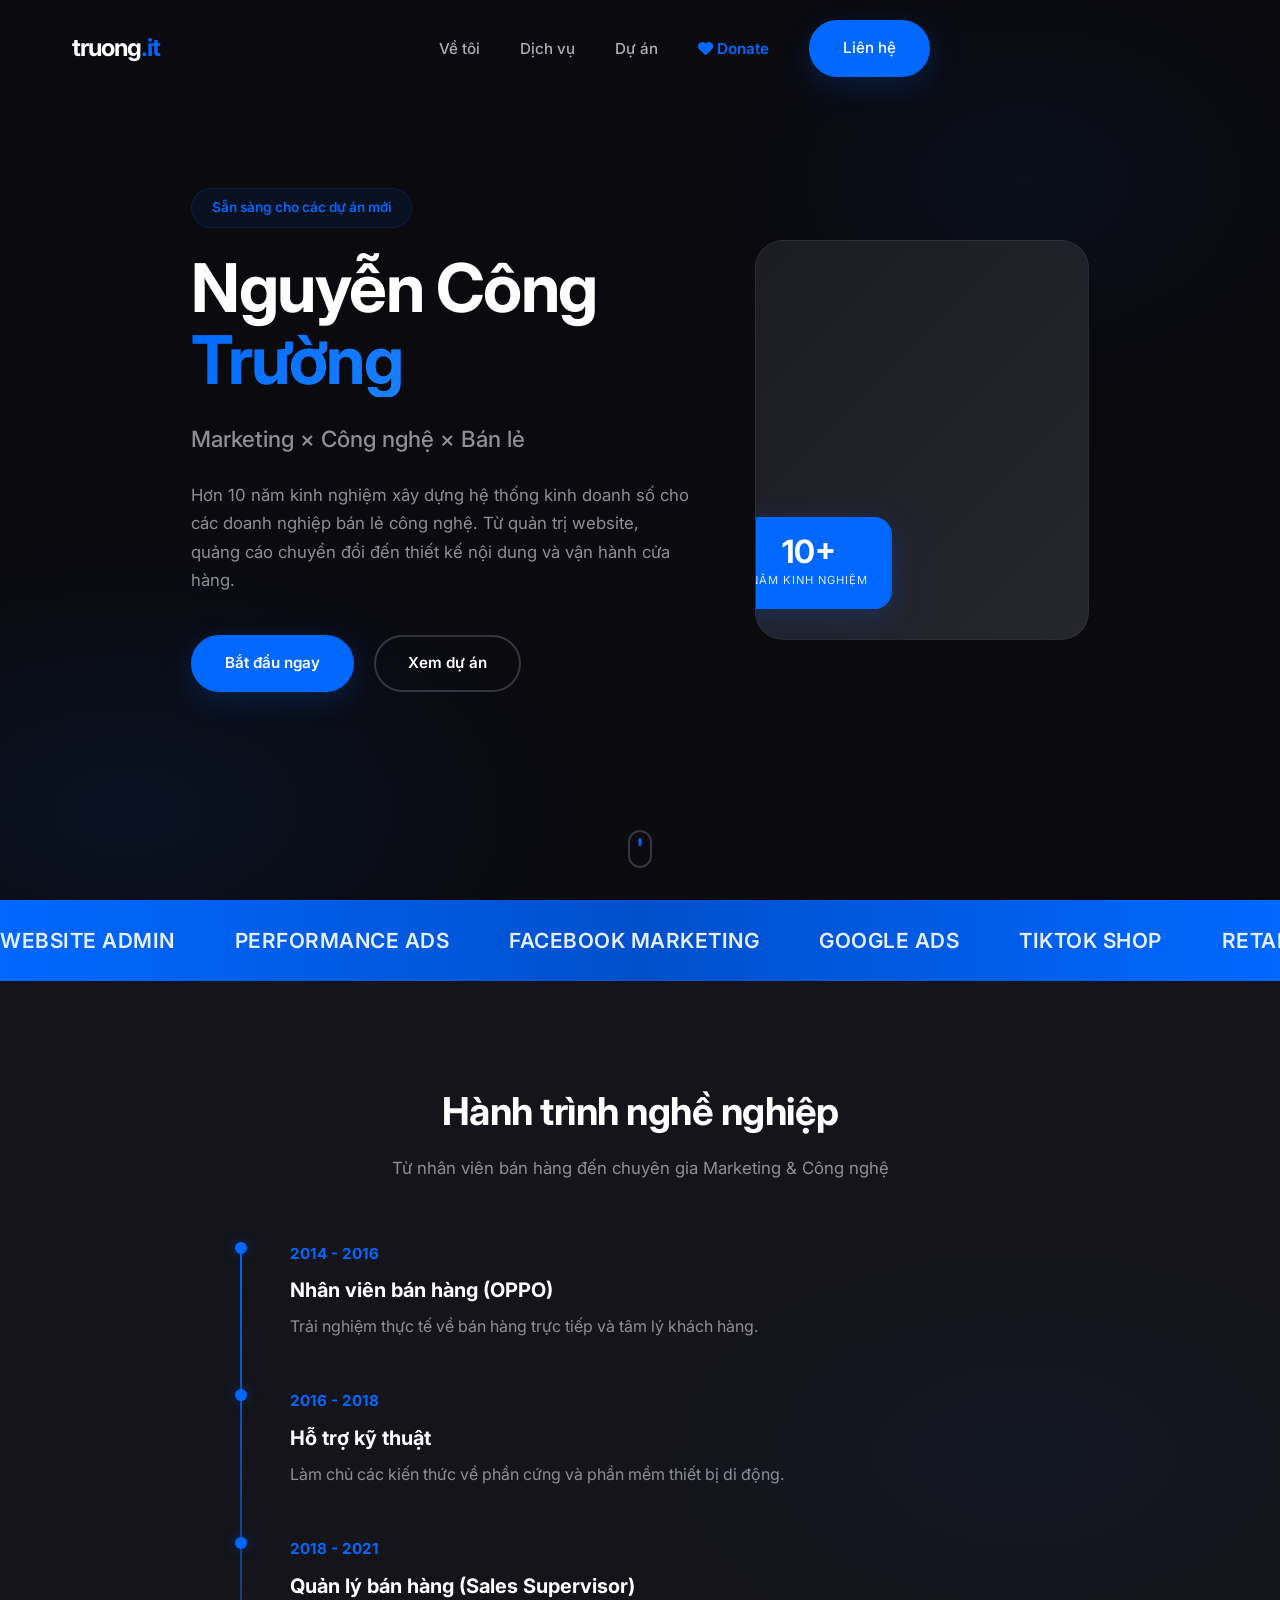
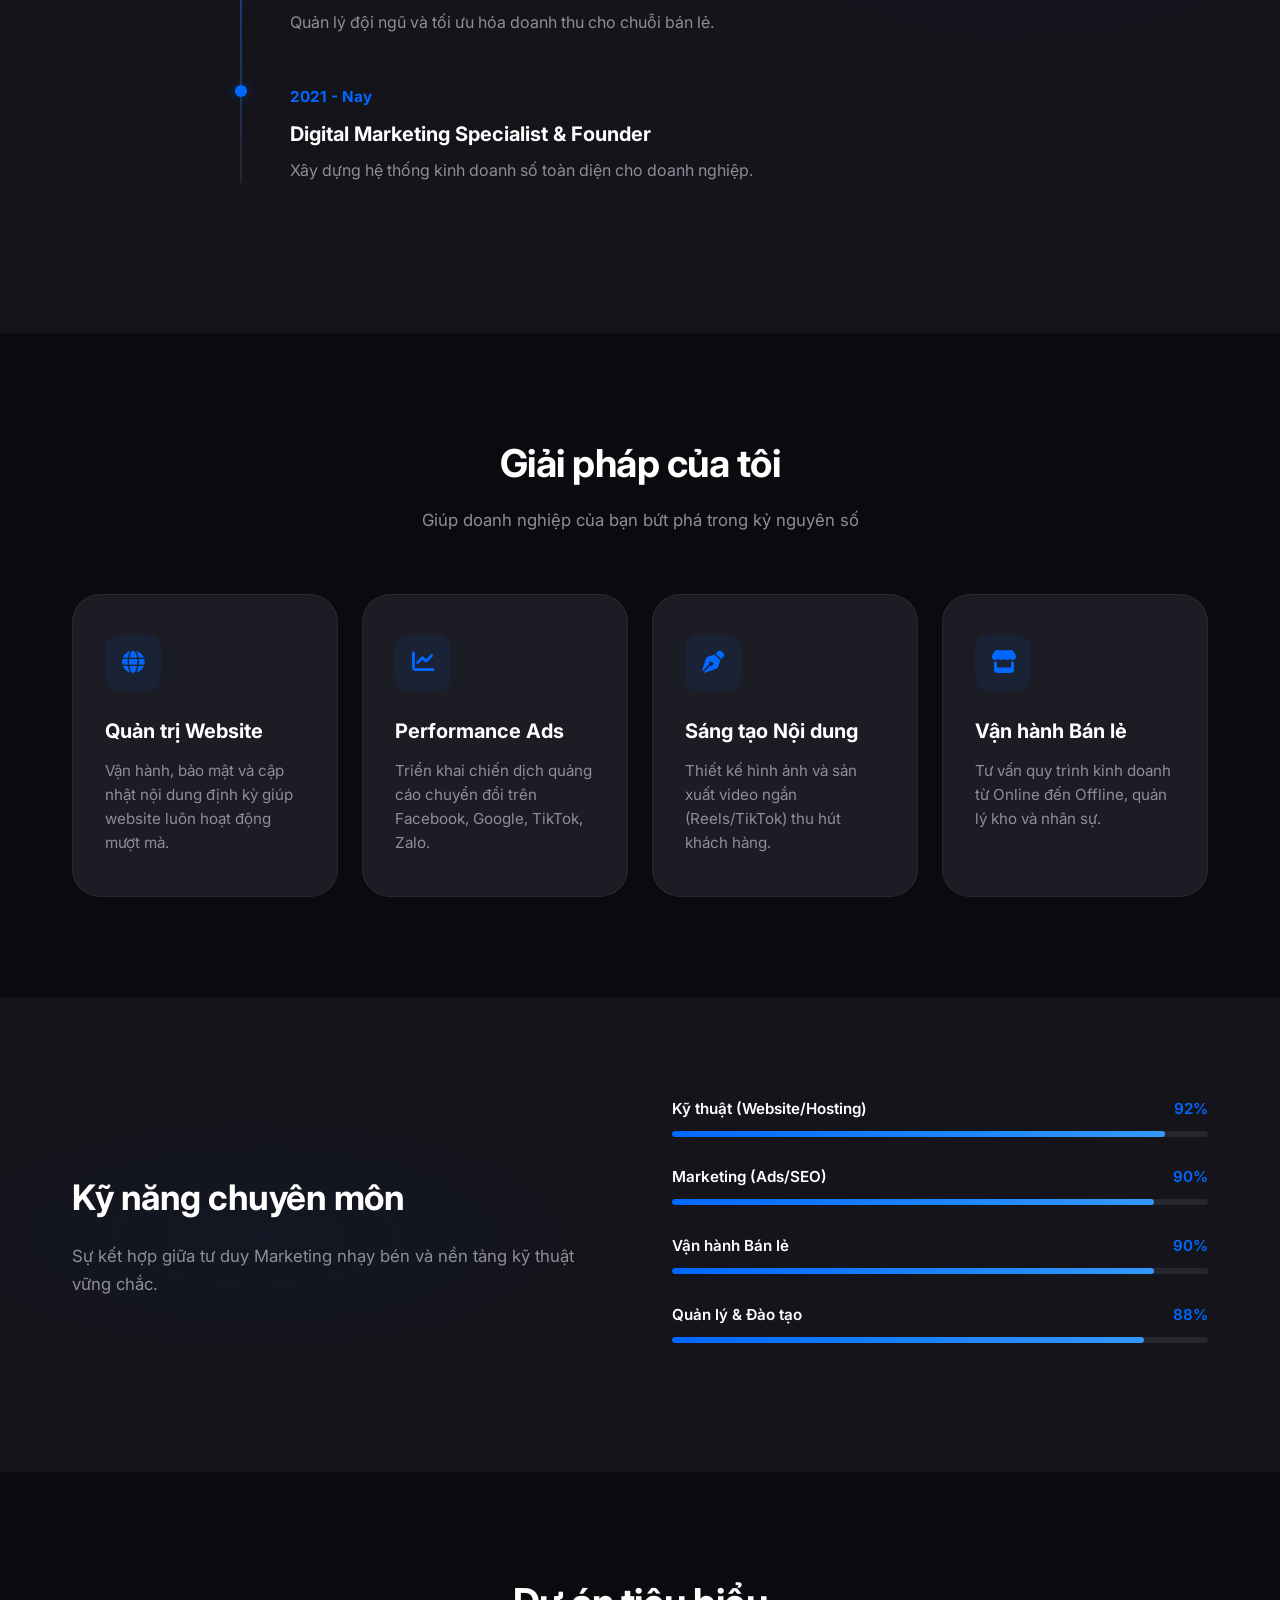
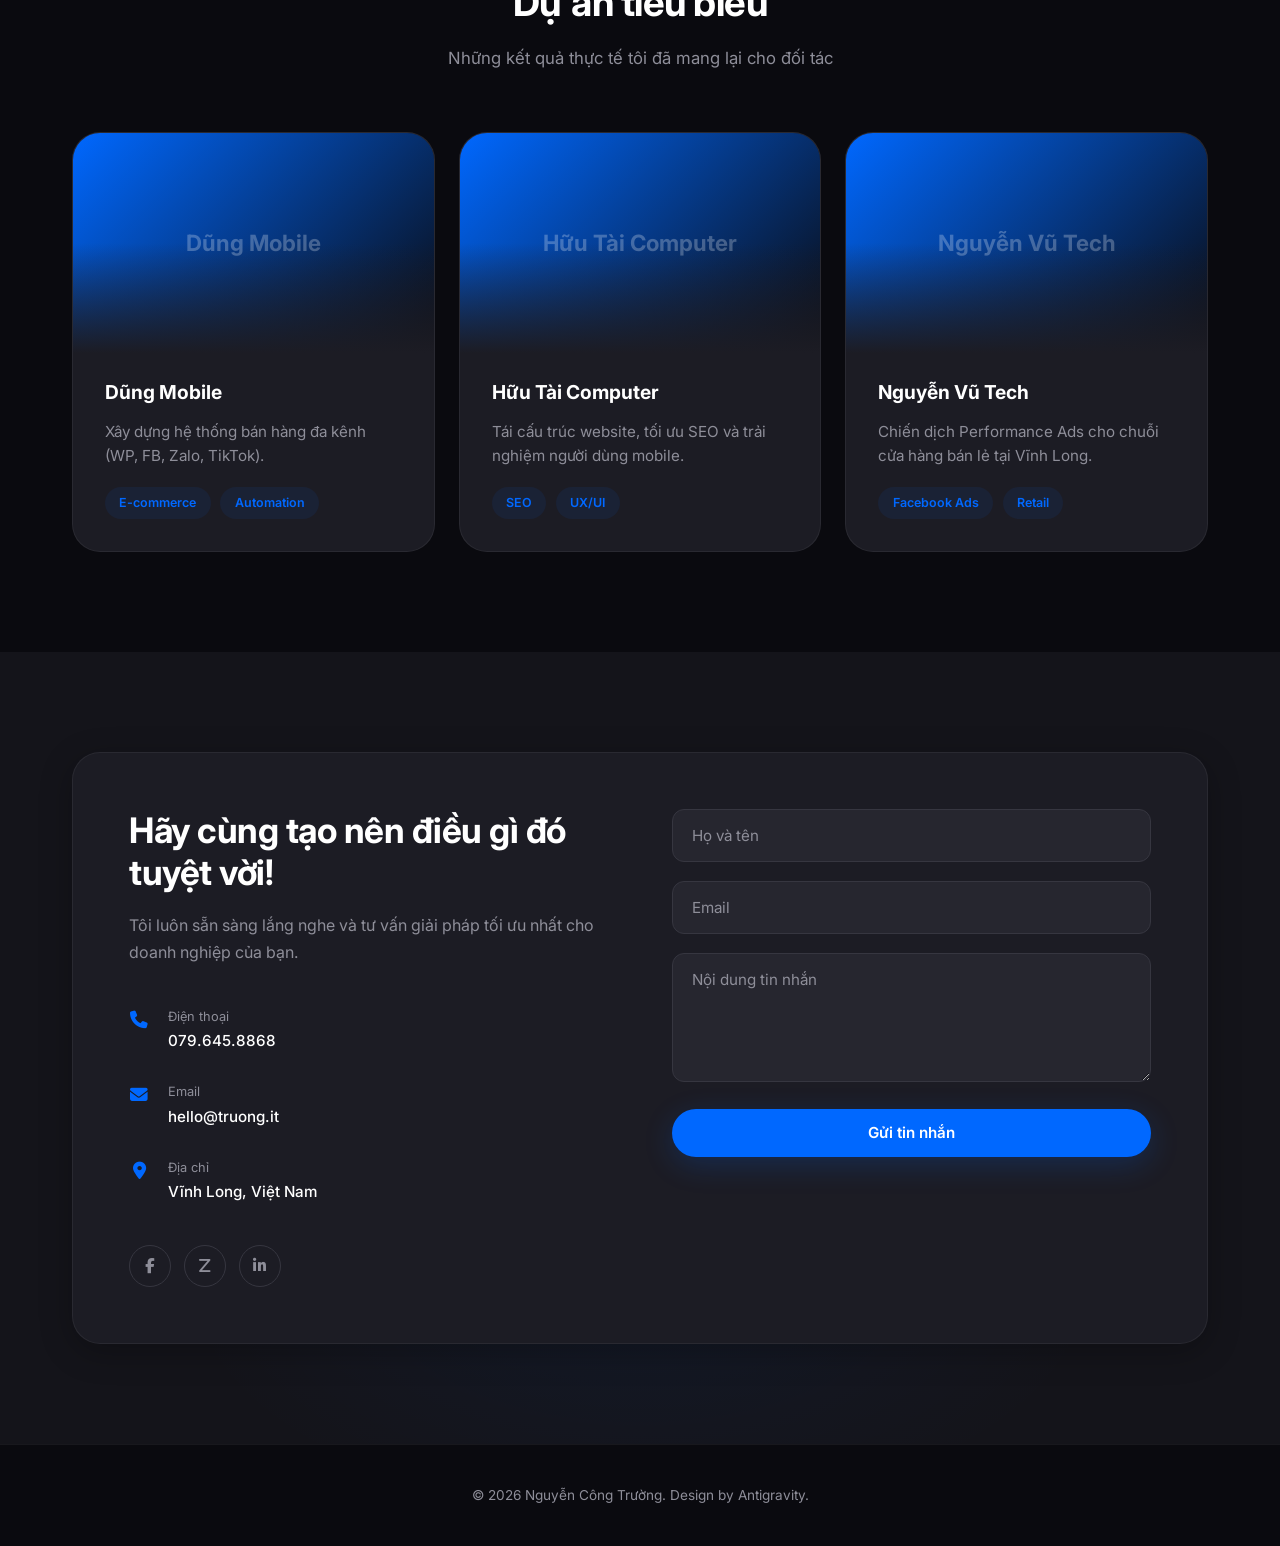
==== index.html @ 0ca84687 "fix: auto-scroll threshold, Inter font, reduced donor list height" ====
<!DOCTYPE html>
<html lang="vi">
<head>
    <meta charset="UTF-8">
    <meta name="viewport" content="width=device-width, initial-scale=1.0">
    <title>Nguyễn Công Trường | Marketing × Công nghệ × Bán lẻ</title>
    <meta name="description" content="Portfolio của Nguyễn Công Trường - Chuyên gia Marketing, Công nghệ và Vận hành Bán lẻ với hơn 10 năm kinh nghiệm.">
    <link rel="icon" type="image/png" href="favicon.png">
    
    <!-- Google Fonts -->
    <link rel="preconnect" href="https://fonts.googleapis.com">
    <link rel="preconnect" href="https://fonts.gstatic.com" crossorigin>
    <link href="https://fonts.googleapis.com/css2?family=Inter:wght@300;400;500;600;700&display=swap" rel="stylesheet">
    
    <!-- Font Awesome -->
    <link rel="stylesheet" href="https://cdnjs.cloudflare.com/ajax/libs/font-awesome/6.4.0/css/all.min.css">
    
    <!-- Custom CSS -->
    <link rel="stylesheet" href="style.css">
</head>
<body>
    <!-- Preloader -->
    <div class="preloader">
        <div class="loader"></div>
    </div>

    <!-- Navigation -->
    <nav class="navbar">
        <div class="container">
            <a href="#" class="logo">truong<span>.it</span></a>
            <ul class="nav-links">
                <li><a href="#about">Về tôi</a></li>
                <li><a href="#services">Dịch vụ</a></li>
                <li><a href="#projects">Dự án</a></li>
                <li><a href="donate/" class="donate-link"><i class="fas fa-heart"></i> Donate</a></li>
                <li><a href="#contact" class="btn-primary">Liên hệ</a></li>
            </ul>
            <div class="menu-toggle">
                <span></span>
                <span></span>
                <span></span>
            </div>
        </div>
    </nav>

    <!-- Hero Section -->
    <section class="hero">
        <div class="container">
            <div class="hero-content">
                <div class="badge fade-in">Sẵn sàng cho các dự án mới</div>
                <h1 class="fade-in">Nguyễn Công <span>Trường</span></h1>
                <p class="tagline fade-in">Marketing × Công nghệ × Bán lẻ</p>
                <p class="description fade-in">Hơn 10 năm kinh nghiệm xây dựng hệ thống kinh doanh số cho các doanh nghiệp bán lẻ công nghệ. Từ quản trị website, quảng cáo chuyển đổi đến thiết kế nội dung và vận hành cửa hàng.</p>
                <div class="hero-btns fade-in">
                    <a href="#contact" class="btn-primary">Bắt đầu ngay</a>
                    <a href="#projects" class="btn-secondary">Xem dự án</a>
                </div>
            </div>
            <div class="hero-image fade-in">
                <div class="image-wrapper">
                    <img src="avatar.jpg" alt="Nguyễn Công Trường" id="hero-avatar" onerror="this.style.display='none'">
                    <div class="experience-badge">
                        <span>10+</span>
                        <p>Năm kinh nghiệm</p>
                    </div>
                </div>
            </div>
        </div>
        <div class="scroll-indicator">
            <div class="mouse"></div>
        </div>
    </section>

    <!-- Skills Marquee -->
    <div class="marquee">
        <div class="marquee-content">
            <span>Website Admin</span>
            <span>Performance Ads</span>
            <span>Facebook Marketing</span>
            <span>Google Ads</span>
            <span>TikTok Shop</span>
            <span>Retail Operations</span>
            <span>SEO Strategy</span>
            <span>Graphic Design</span>
            <span>Video Content</span>
            <!-- Repeat for seamless scroll -->
            <span>Website Admin</span>
            <span>Performance Ads</span>
            <span>Facebook Marketing</span>
            <span>Google Ads</span>
            <span>TikTok Shop</span>
            <span>Retail Operations</span>
            <span>SEO Strategy</span>
            <span>Graphic Design</span>
            <span>Video Content</span>
        </div>
    </div>

    <!-- About Section -->
    <section id="about" class="about">
        <div class="container">
            <div class="section-header">
                <h2>Hành trình nghề nghiệp</h2>
                <p>Từ nhân viên bán hàng đến chuyên gia Marketing & Công nghệ</p>
            </div>
            <div class="timeline">
                <div class="timeline-item">
                    <div class="year">2014 - 2016</div>
                    <div class="content">
                        <h3>Nhân viên bán hàng (OPPO)</h3>
                        <p>Trải nghiệm thực tế về bán hàng trực tiếp và tâm lý khách hàng.</p>
                    </div>
                </div>
                <div class="timeline-item">
                    <div class="year">2016 - 2018</div>
                    <div class="content">
                        <h3>Hỗ trợ kỹ thuật</h3>
                        <p>Làm chủ các kiến thức về phần cứng và phần mềm thiết bị di động.</p>
                    </div>
                </div>
                <div class="timeline-item">
                    <div class="year">2018 - 2021</div>
                    <div class="content">
                        <h3>Quản lý bán hàng (Sales Supervisor)</h3>
                        <p>Quản lý đội ngũ và tối ưu hóa doanh thu cho chuỗi bán lẻ.</p>
                    </div>
                </div>
                <div class="timeline-item">
                    <div class="year">2021 - Nay</div>
                    <div class="content">
                        <h3>Digital Marketing Specialist & Founder</h3>
                        <p>Xây dựng hệ thống kinh doanh số toàn diện cho doanh nghiệp.</p>
                    </div>
                </div>
            </div>
        </div>
    </section>

    <!-- Services Section -->
    <section id="services" class="services">
        <div class="container">
            <div class="section-header">
                <h2>Giải pháp của tôi</h2>
                <p>Giúp doanh nghiệp của bạn bứt phá trong kỷ nguyên số</p>
            </div>
            <div class="services-grid">
                <div class="service-card">
                    <div class="icon"><i class="fas fa-globe"></i></div>
                    <h3>Quản trị Website</h3>
                    <p>Vận hành, bảo mật và cập nhật nội dung định kỳ giúp website luôn hoạt động mượt mà.</p>
                </div>
                <div class="service-card">
                    <div class="icon"><i class="fas fa-chart-line"></i></div>
                    <h3>Performance Ads</h3>
                    <p>Triển khai chiến dịch quảng cáo chuyển đổi trên Facebook, Google, TikTok, Zalo.</p>
                </div>
                <div class="service-card">
                    <div class="icon"><i class="fas fa-pen-nib"></i></div>
                    <h3>Sáng tạo Nội dung</h3>
                    <p>Thiết kế hình ảnh và sản xuất video ngắn (Reels/TikTok) thu hút khách hàng.</p>
                </div>
                <div class="service-card">
                    <div class="icon"><i class="fas fa-store"></i></div>
                    <h3>Vận hành Bán lẻ</h3>
                    <p>Tư vấn quy trình kinh doanh từ Online đến Offline, quản lý kho và nhân sự.</p>
                </div>
            </div>
        </div>
    </section>

    <!-- Skills Section -->
    <section class="skills">
        <div class="container">
            <div class="skills-wrapper">
                <div class="skills-info">
                    <h2>Kỹ năng chuyên môn</h2>
                    <p>Sự kết hợp giữa tư duy Marketing nhạy bén và nền tảng kỹ thuật vững chắc.</p>
                </div>
                <div class="skills-bars">
                    <div class="skill-item">
                        <div class="skill-info">
                            <span>Kỹ thuật (Website/Hosting)</span>
                            <span>92%</span>
                        </div>
                        <div class="progress-bar"><div class="progress" style="width: 92%"></div></div>
                    </div>
                    <div class="skill-item">
                        <div class="skill-info">
                            <span>Marketing (Ads/SEO)</span>
                            <span>90%</span>
                        </div>
                        <div class="progress-bar"><div class="progress" style="width: 90%"></div></div>
                    </div>
                    <div class="skill-item">
                        <div class="skill-info">
                            <span>Vận hành Bán lẻ</span>
                            <span>90%</span>
                        </div>
                        <div class="progress-bar"><div class="progress" style="width: 90%"></div></div>
                    </div>
                    <div class="skill-item">
                        <div class="skill-info">
                            <span>Quản lý & Đào tạo</span>
                            <span>88%</span>
                        </div>
                        <div class="progress-bar"><div class="progress" style="width: 88%"></div></div>
                    </div>
                </div>
            </div>
        </div>
    </section>

    <!-- Projects Section -->
    <section id="projects" class="projects">
        <div class="container">
            <div class="section-header">
                <h2>Dự án tiêu biểu</h2>
                <p>Những kết quả thực tế tôi đã mang lại cho đối tác</p>
            </div>
            <div class="projects-grid">
                <div class="project-card">
                    <div class="project-img">
                        <div class="placeholder-img">Dũng Mobile</div>
                    </div>
                    <div class="project-info">
                        <h3>Dũng Mobile</h3>
                        <p>Xây dựng hệ thống bán hàng đa kênh (WP, FB, Zalo, TikTok).</p>
                        <div class="tags">
                            <span>E-commerce</span>
                            <span>Automation</span>
                        </div>
                    </div>
                </div>
                <div class="project-card">
                    <div class="project-img">
                        <div class="placeholder-img">Hữu Tài Computer</div>
                    </div>
                    <div class="project-info">
                        <h3>Hữu Tài Computer</h3>
                        <p>Tái cấu trúc website, tối ưu SEO và trải nghiệm người dùng mobile.</p>
                        <div class="tags">
                            <span>SEO</span>
                            <span>UX/UI</span>
                        </div>
                    </div>
                </div>
                <div class="project-card">
                    <div class="project-img">
                        <div class="placeholder-img">Nguyễn Vũ Tech</div>
                    </div>
                    <div class="project-info">
                        <h3>Nguyễn Vũ Tech</h3>
                        <p>Chiến dịch Performance Ads cho chuỗi cửa hàng bán lẻ tại Vĩnh Long.</p>
                        <div class="tags">
                            <span>Facebook Ads</span>
                            <span>Retail</span>
                        </div>
                    </div>
                </div>
            </div>
        </div>
    </section>

    <!-- Contact Section -->
    <section id="contact" class="contact">
        <div class="container">
            <div class="contact-box">
                <div class="contact-info">
                    <h2>Hãy cùng tạo nên điều gì đó tuyệt vời!</h2>
                    <p>Tôi luôn sẵn sàng lắng nghe và tư vấn giải pháp tối ưu nhất cho doanh nghiệp của bạn.</p>
                    <div class="info-list">
                        <div class="info-item">
                            <i class="fas fa-phone"></i>
                            <div>
                                <span>Điện thoại</span>
                                <p>079.645.8868</p>
                            </div>
                        </div>
                        <div class="info-item">
                            <i class="fas fa-envelope"></i>
                            <div>
                                <span>Email</span>
                                <p>hello@truong.it</p>
                            </div>
                        </div>
                        <div class="info-item">
                            <i class="fas fa-map-marker-alt"></i>
                            <div>
                                <span>Địa chỉ</span>
                                <p>Vĩnh Long, Việt Nam</p>
                            </div>
                        </div>
                    </div>
                    <div class="social-links">
                        <a href="#"><i class="fab fa-facebook-f"></i></a>
                        <a href="#"><i class="fab fa-zalo">Z</i></a>
                        <a href="#"><i class="fab fa-linkedin-in"></i></a>
                    </div>
                </div>
                <div class="contact-form">
                    <form>
                        <div class="form-group">
                            <input type="text" placeholder="Họ và tên" required>
                        </div>
                        <div class="form-group">
                            <input type="email" placeholder="Email" required>
                        </div>
                        <div class="form-group">
                            <textarea placeholder="Nội dung tin nhắn" rows="5" required></textarea>
                        </div>
                        <button type="submit" class="btn-primary">Gửi tin nhắn</button>
                    </form>
                </div>
            </div>
        </div>
    </section>

    <!-- Footer -->
    <footer>
        <div class="container">
            <p>&copy; 2026 Nguyễn Công Trường. Design by Antigravity.</p>
        </div>
    </footer>

    <!-- Custom JS -->
    <script src="script.js"></script>
</body>
</html>
---- style.css ----
/* ============================================================
   Design System — Zalo Blue × White × Black
   ============================================================ */
:root {
    --zalo-blue: #0068FF;
    --zalo-blue-dark: #0050CC;
    --zalo-blue-light: rgba(0, 104, 255, 0.08);
    --zalo-blue-glow: rgba(0, 104, 255, 0.15);
    --black: #0A0A0F;
    --black-soft: #14141A;
    --gray-900: #1C1C24;
    --gray-800: #26262F;
    --gray-700: #363640;
    --gray-400: #8E8E99;
    --gray-300: #ACACB5;
    --white: #FFFFFF;
    --white-soft: #F4F5F7;
    --glass: rgba(10, 10, 15, 0.75);
    --glass-border: rgba(255, 255, 255, 0.06);
    --shadow: 0 8px 32px rgba(0, 0, 0, 0.25);
    --shadow-blue: 0 8px 30px rgba(0, 104, 255, 0.2);
    --radius: 16px;
    --radius-lg: 28px;
    --transition: all 0.4s cubic-bezier(0.165, 0.84, 0.44, 1);
}

* { margin: 0; padding: 0; box-sizing: border-box; }
html { scroll-behavior: smooth; }

body {
    font-family: 'Inter', -apple-system, BlinkMacSystemFont, 'Segoe UI', sans-serif;
    background-color: var(--black);
    color: var(--white);
    line-height: 1.6;
    overflow-x: hidden;
}

.container {
    max-width: 1200px;
    margin: 0 auto;
    padding: 0 2rem;
}

/* ===== Preloader ===== */
.preloader {
    position: fixed;
    top: 0; left: 0;
    width: 100%; height: 100%;
    background: var(--black);
    display: flex;
    justify-content: center;
    align-items: center;
    z-index: 9999;
}

.loader {
    width: 44px; height: 44px;
    border: 3px solid var(--gray-800);
    border-top: 3px solid var(--zalo-blue);
    border-radius: 50%;
    animation: spin 0.8s linear infinite;
}

@keyframes spin { to { transform: rotate(360deg); } }

/* ===== Buttons ===== */
.btn-primary {
    display: inline-block;
    padding: 0.9rem 2rem;
    background: var(--zalo-blue);
    color: var(--white);
    text-decoration: none;
    border-radius: 50px;
    font-weight: 600;
    font-size: 0.95rem;
    transition: var(--transition);
    border: 2px solid var(--zalo-blue);
    box-shadow: var(--shadow-blue);
}

.btn-primary:hover {
    background: var(--zalo-blue-dark);
    border-color: var(--zalo-blue-dark);
    transform: translateY(-3px);
    box-shadow: 0 12px 35px rgba(0, 104, 255, 0.3);
}

.btn-secondary {
    display: inline-block;
    padding: 0.9rem 2rem;
    background: transparent;
    color: var(--white);
    text-decoration: none;
    border-radius: 50px;
    font-weight: 600;
    font-size: 0.95rem;
    transition: var(--transition);
    border: 2px solid var(--gray-700);
}

.btn-secondary:hover {
    border-color: var(--zalo-blue);
    color: var(--zalo-blue);
    transform: translateY(-3px);
}

/* ===== Navbar ===== */
.navbar {
    position: fixed;
    top: 0; left: 0; width: 100%;
    padding: 1.25rem 0;
    z-index: 1000;
    transition: var(--transition);
}

.navbar.scrolled {
    background: var(--glass);
    -webkit-backdrop-filter: blur(20px);
    backdrop-filter: blur(20px);
    padding: 0.85rem 0;
    border-bottom: 1px solid var(--glass-border);
}

.navbar .container {
    display: flex;
    justify-content: space-between;
    align-items: center;
}

.logo {
    font-size: 1.5rem;
    font-weight: 700;
    color: var(--white);
    text-decoration: none;
    letter-spacing: -1px;
}
.logo span { color: var(--zalo-blue); }

.nav-links {
    display: flex;
    list-style: none;
    gap: 2.5rem;
    align-items: center;
}

.nav-links a {
    text-decoration: none;
    color: var(--gray-300);
    font-weight: 500;
    font-size: 0.95rem;
    transition: var(--transition);
}
.nav-links a:hover { color: var(--white); }
.nav-links a.btn-primary { color: var(--white); }
.nav-links a.btn-primary:hover { color: var(--white); }

.donate-link {
    color: var(--zalo-blue) !important;
    font-weight: 600 !important;
}
.donate-link i {
    animation: donateHeartbeat 2s ease-in-out infinite;
}
.donate-link:hover {
    color: #3388FF !important;
}

@keyframes donateHeartbeat {
    0%, 100% { transform: scale(1); }
    10% { transform: scale(1.2); }
    20% { transform: scale(1); }
    30% { transform: scale(1.15); }
    40%, 100% { transform: scale(1); }
}

/* ===== Scroll Indicator ===== */
.scroll-indicator {
    position: absolute;
    bottom: 2rem;
    left: 50%;
    transform: translateX(-50%);
}

.mouse {
    width: 24px; height: 38px;
    border: 2px solid var(--gray-700);
    border-radius: 12px;
    position: relative;
}
.mouse::after {
    content: '';
    position: absolute;
    top: 6px; left: 50%;
    transform: translateX(-50%);
    width: 3px; height: 8px;
    background: var(--zalo-blue);
    border-radius: 3px;
    animation: scrollMouse 1.5s ease-in-out infinite;
}
@keyframes scrollMouse {
    0% { opacity: 1; transform: translateX(-50%) translateY(0); }
    100% { opacity: 0; transform: translateX(-50%) translateY(14px); }
}

/* ===== Hero Section ===== */
.hero {
    min-height: 100vh;
    display: flex;
    align-items: center;
    padding-top: 80px;
    position: relative;
    background:
        radial-gradient(ellipse 60% 50% at 10% 90%, rgba(0,104,255,0.08) 0%, transparent 60%),
        radial-gradient(ellipse 40% 40% at 80% 20%, rgba(0,104,255,0.05) 0%, transparent 60%),
        var(--black);
}

.hero .container {
    display: grid;
    grid-template-columns: 1.2fr 0.8fr;
    gap: 4rem;
    align-items: center;
}

.badge {
    display: inline-flex;
    align-items: center;
    gap: 0.5rem;
    padding: 0.5rem 1.2rem;
    background: var(--zalo-blue-light);
    color: var(--zalo-blue);
    border: 1px solid rgba(0,104,255,0.15);
    border-radius: 50px;
    font-size: 0.85rem;
    font-weight: 600;
    margin-bottom: 1.5rem;
}

.hero h1 {
    font-size: 4.2rem;
    line-height: 1.08;
    margin-bottom: 1.5rem;
    color: var(--white);
    letter-spacing: -1.5px;
}
.hero h1 span {
    display: block;
    background: linear-gradient(135deg, var(--zalo-blue), #3399FF);
    -webkit-background-clip: text;
    -webkit-text-fill-color: transparent;
    background-clip: text;
}

.tagline {
    font-size: 1.4rem;
    font-weight: 500;
    color: var(--gray-400);
    margin-bottom: 1.5rem;
}

.hero .description {
    font-size: 1.05rem;
    color: var(--gray-400);
    max-width: 500px;
    margin-bottom: 2.5rem;
    line-height: 1.7;
}

.hero-btns {
    display: flex;
    gap: 1.2rem;
}

/* Hero Image */
.hero-image { position: relative; }

.image-wrapper {
    position: relative;
    width: 100%;
    aspect-ratio: 1/1.2;
    background: linear-gradient(135deg, var(--gray-900), var(--gray-800));
    border-radius: var(--radius-lg);
    overflow: hidden;
    border: 1px solid var(--glass-border);
}
.image-wrapper img {
    width: 100%; height: 100%;
    object-fit: cover;
}

.experience-badge {
    position: absolute;
    bottom: 30px; left: -30px;
    background: var(--zalo-blue);
    color: var(--white);
    padding: 1.2rem 1.5rem;
    border-radius: 18px;
    text-align: center;
    box-shadow: var(--shadow-blue);
}
.experience-badge span {
    font-size: 2rem; font-weight: 700;
    display: block; line-height: 1;
}
.experience-badge p {
    font-size: 0.7rem;
    text-transform: uppercase;
    letter-spacing: 1px;
    margin-top: 4px;
    opacity: 0.85;
}

/* ===== Marquee ===== */
.marquee {
    background: linear-gradient(90deg, var(--zalo-blue), var(--zalo-blue-dark), var(--zalo-blue));
    padding: 1.5rem 0;
    overflow: hidden;
    white-space: nowrap;
}

.marquee-content {
    display: inline-block;
    animation: marquee 30s linear infinite;
}

.marquee-content span {
    color: var(--white);
    font-size: 1.3rem;
    font-weight: 600;
    margin-right: 3.5rem;
    text-transform: uppercase;
    opacity: 0.9;
    letter-spacing: 0.5px;
}

@keyframes marquee {
    0% { transform: translateX(0); }
    100% { transform: translateX(-50%); }
}

/* ===== Sections ===== */
section { padding: 100px 0; }

.section-header {
    margin-bottom: 60px;
    text-align: center;
}
.section-header h2 {
    font-size: 2.4rem;
    color: var(--white);
    margin-bottom: 0.75rem;
    letter-spacing: -0.5px;
}
.section-header p {
    color: var(--gray-400);
    font-size: 1.05rem;
}

/* ===== About / Timeline ===== */
.about {
    background:
        radial-gradient(ellipse 50% 40% at 80% 50%, rgba(0,104,255,0.04) 0%, transparent 60%),
        var(--black-soft);
}

.timeline {
    max-width: 800px;
    margin: 0 auto;
    position: relative;
}
.timeline::before {
    content: '';
    position: absolute;
    left: 0; top: 0;
    height: 100%; width: 2px;
    background: linear-gradient(to bottom, var(--zalo-blue), var(--gray-800));
}

.timeline-item {
    position: relative;
    padding-left: 50px;
    margin-bottom: 50px;
}
.timeline-item::before {
    content: '';
    position: absolute;
    left: -5px; top: 0;
    width: 12px; height: 12px;
    background: var(--zalo-blue);
    border-radius: 50%;
    box-shadow: 0 0 12px rgba(0,104,255,0.4);
}

.year {
    font-weight: 700;
    color: var(--zalo-blue);
    margin-bottom: 0.5rem;
    font-size: 0.95rem;
}

.timeline-item h3 {
    font-size: 1.25rem;
    margin-bottom: 0.5rem;
    color: var(--white);
}

.timeline-item p {
    color: var(--gray-400);
}

/* ===== Services ===== */
.services {
    background: var(--black);
}

.services-grid {
    display: grid;
    grid-template-columns: repeat(auto-fit, minmax(260px, 1fr));
    gap: 1.5rem;
}

.service-card {
    background: var(--gray-900);
    padding: 2.5rem 2rem;
    border-radius: var(--radius-lg);
    transition: var(--transition);
    border: 1px solid var(--glass-border);
    position: relative;
    overflow: hidden;
}
.service-card::before {
    content: '';
    position: absolute;
    top: 0; left: 0;
    width: 100%; height: 3px;
    background: linear-gradient(90deg, var(--zalo-blue), transparent);
    opacity: 0;
    transition: var(--transition);
}
.service-card:hover {
    transform: translateY(-8px);
    border-color: rgba(0,104,255,0.15);
    box-shadow: 0 20px 40px rgba(0,0,0,0.3);
}
.service-card:hover::before { opacity: 1; }

.service-card .icon {
    width: 56px; height: 56px;
    background: var(--zalo-blue-light);
    border-radius: 14px;
    display: flex;
    justify-content: center;
    align-items: center;
    margin-bottom: 1.5rem;
    font-size: 1.4rem;
    color: var(--zalo-blue);
    transition: var(--transition);
}
.service-card:hover .icon {
    background: var(--zalo-blue);
    color: var(--white);
}

.service-card h3 {
    margin-bottom: 0.75rem;
    font-size: 1.25rem;
    color: var(--white);
}
.service-card p {
    color: var(--gray-400);
    font-size: 0.95rem;
    line-height: 1.6;
}

/* ===== Skills ===== */
.skills {
    background:
        radial-gradient(ellipse 50% 50% at 20% 50%, rgba(0,104,255,0.04) 0%, transparent 60%),
        var(--black-soft);
}

.skills-wrapper {
    display: grid;
    grid-template-columns: 1fr 1fr;
    gap: 4rem;
    align-items: center;
}

.skills-info h2 {
    font-size: 2.2rem;
    margin-bottom: 1rem;
    letter-spacing: -0.5px;
}
.skills-info p {
    color: var(--gray-400);
    font-size: 1.05rem;
    line-height: 1.7;
}

.skill-item { margin-bottom: 1.8rem; }

.skill-info {
    display: flex;
    justify-content: space-between;
    margin-bottom: 0.6rem;
    font-weight: 600;
    font-size: 0.95rem;
}
.skill-info span:last-child { color: var(--zalo-blue); }

.progress-bar {
    height: 6px;
    background: var(--gray-800);
    border-radius: 10px;
    overflow: hidden;
}
.progress {
    height: 100%;
    background: linear-gradient(90deg, var(--zalo-blue), #3399FF);
    border-radius: 10px;
    transition: width 1.5s ease;
}

/* ===== Projects ===== */
.projects {
    background: var(--black);
}

.projects-grid {
    display: grid;
    grid-template-columns: repeat(auto-fit, minmax(340px, 1fr));
    gap: 1.5rem;
}

.project-card {
    border-radius: var(--radius-lg);
    overflow: hidden;
    background: var(--gray-900);
    transition: var(--transition);
    border: 1px solid var(--glass-border);
}
.project-card:hover {
    transform: translateY(-6px);
    box-shadow: 0 20px 40px rgba(0,0,0,0.3);
    border-color: rgba(0,104,255,0.15);
}

.project-img {
    height: 220px;
    background: linear-gradient(135deg, var(--zalo-blue), var(--black));
    display: flex;
    justify-content: center;
    align-items: center;
    position: relative;
    overflow: hidden;
}
.project-img::after {
    content: '';
    position: absolute;
    top: 0; left: 0;
    width: 100%; height: 100%;
    background: linear-gradient(to bottom, transparent 50%, var(--gray-900));
}

.placeholder-img {
    font-size: 1.4rem;
    font-weight: 700;
    opacity: 0.25;
    color: var(--white);
    z-index: 1;
}

.project-info { padding: 1.5rem 2rem 2rem; }
.project-info h3 {
    margin-bottom: 0.75rem;
    font-size: 1.2rem;
    color: var(--white);
}
.project-info p {
    color: var(--gray-400);
    font-size: 0.95rem;
}

.tags {
    margin-top: 1.2rem;
    display: flex;
    gap: 0.6rem;
}
.tags span {
    padding: 0.35rem 0.9rem;
    background: var(--zalo-blue-light);
    color: var(--zalo-blue);
    border-radius: 50px;
    font-size: 0.78rem;
    font-weight: 600;
}

/* ===== Contact ===== */
.contact {
    background:
        radial-gradient(ellipse 60% 50% at 50% 80%, rgba(0,104,255,0.06) 0%, transparent 60%),
        var(--black-soft);
}

.contact-box {
    display: grid;
    grid-template-columns: 1fr 1fr;
    gap: 4rem;
    background: var(--gray-900);
    padding: 3.5rem;
    border-radius: var(--radius-lg);
    border: 1px solid var(--glass-border);
    box-shadow: var(--shadow);
}

.contact-info h2 {
    font-size: 2.2rem;
    margin-bottom: 1.2rem;
    letter-spacing: -0.5px;
    line-height: 1.2;
}
.contact-info > p {
    color: var(--gray-400);
    line-height: 1.7;
}

.info-list { margin: 2.5rem 0; }

.info-item {
    display: flex;
    gap: 1.2rem;
    margin-bottom: 1.8rem;
}
.info-item i {
    font-size: 1.1rem;
    color: var(--zalo-blue);
    margin-top: 4px;
    width: 20px;
    text-align: center;
}
.info-item span {
    display: block;
    font-size: 0.8rem;
    color: var(--gray-400);
    margin-bottom: 2px;
}
.info-item p {
    font-weight: 500;
    font-size: 0.95rem;
}

.social-links {
    display: flex;
    gap: 0.8rem;
}
.social-links a {
    width: 42px; height: 42px;
    border: 1px solid var(--gray-700);
    border-radius: 50%;
    display: flex;
    justify-content: center;
    align-items: center;
    color: var(--gray-400);
    text-decoration: none;
    transition: var(--transition);
    font-size: 0.95rem;
}
.social-links a:hover {
    background: var(--zalo-blue);
    border-color: var(--zalo-blue);
    color: var(--white);
}

.contact-form .form-group { margin-bottom: 1.2rem; }

.contact-form input, .contact-form textarea {
    width: 100%;
    padding: 1rem 1.2rem;
    background: var(--gray-800);
    border: 1px solid var(--gray-700);
    border-radius: 12px;
    color: var(--white);
    font-family: inherit;
    font-size: 0.95rem;
    outline: none;
    transition: var(--transition);
}
.contact-form input::placeholder, .contact-form textarea::placeholder {
    color: var(--gray-400);
}
.contact-form input:focus, .contact-form textarea:focus {
    border-color: var(--zalo-blue);
    background: rgba(0,104,255,0.04);
}

.contact-form .btn-primary {
    width: 100%;
    border: none;
    cursor: pointer;
    font-family: inherit;
}

/* ===== Footer ===== */
footer {
    padding: 2.5rem 0;
    text-align: center;
    border-top: 1px solid var(--glass-border);
}
footer p {
    color: var(--gray-400);
    font-size: 0.85rem;
}

/* ===== Responsive ===== */
@media (max-width: 992px) {
    .hero .container, .skills-wrapper, .contact-box {
        grid-template-columns: 1fr;
    }
    .hero {
        min-height: auto;
        padding: 120px 0 60px;
    }
    .hero h1 { font-size: 3.2rem; }
    .hero-image {
        order: -1;
        max-width: 500px;
        margin: 0 auto;
    }
    .nav-links { display: none; }
}

@media (max-width: 600px) {
    .hero h1 { font-size: 2.6rem; }
    .contact-box { padding: 2rem; }
    .section-header h2 { font-size: 2rem; }
    .projects-grid { grid-template-columns: 1fr; }
}
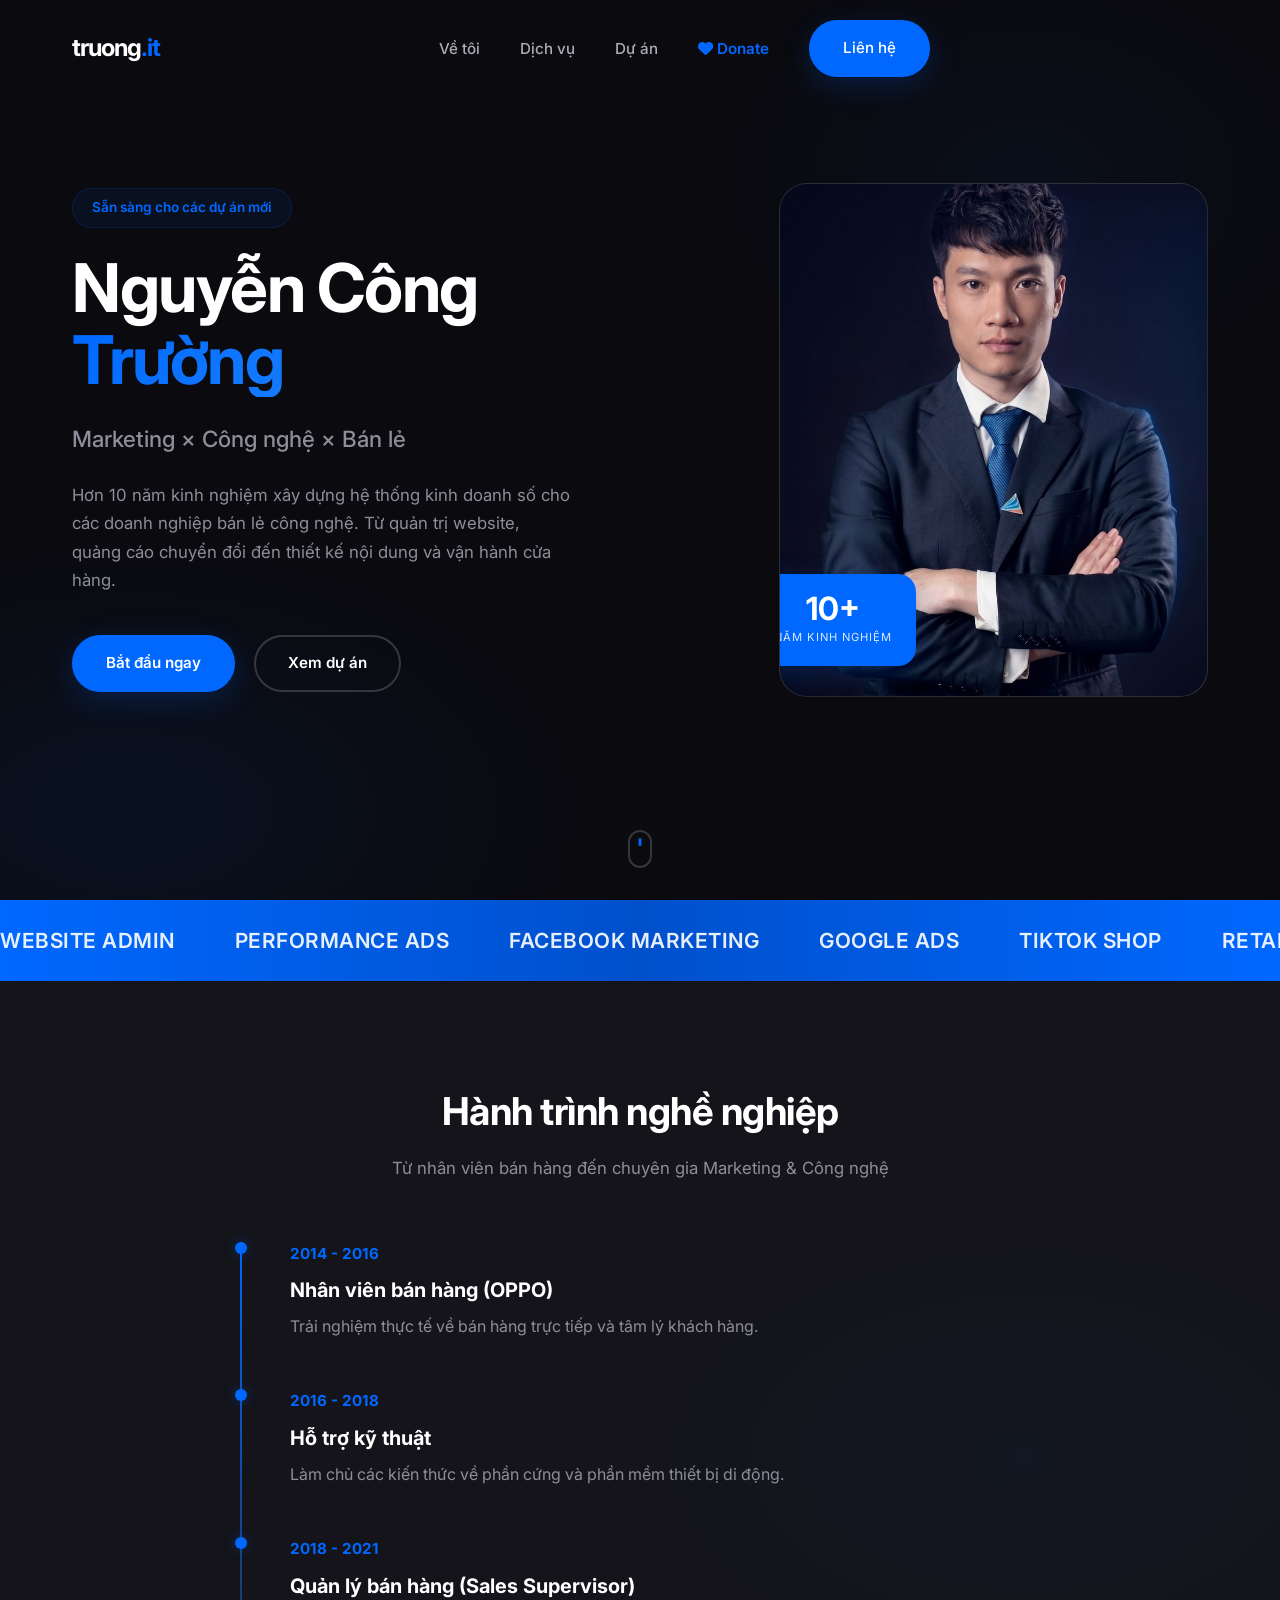
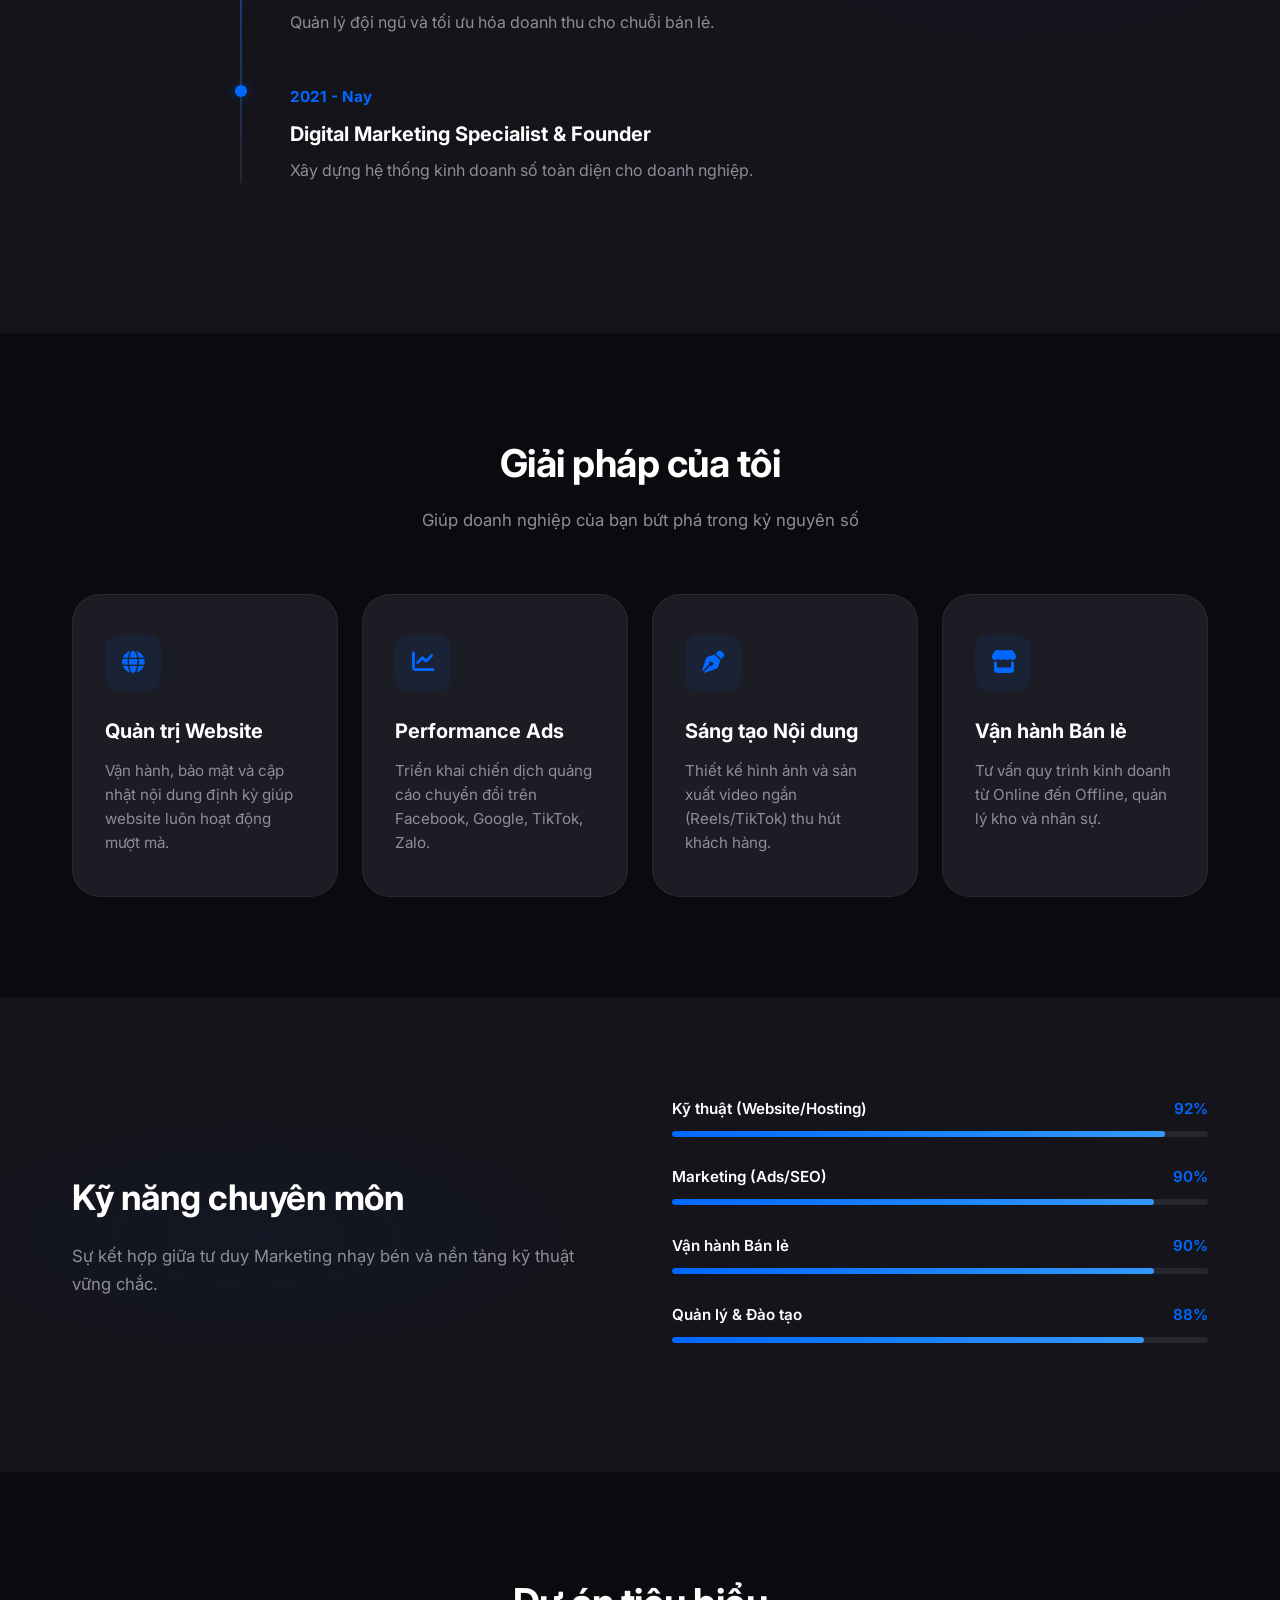
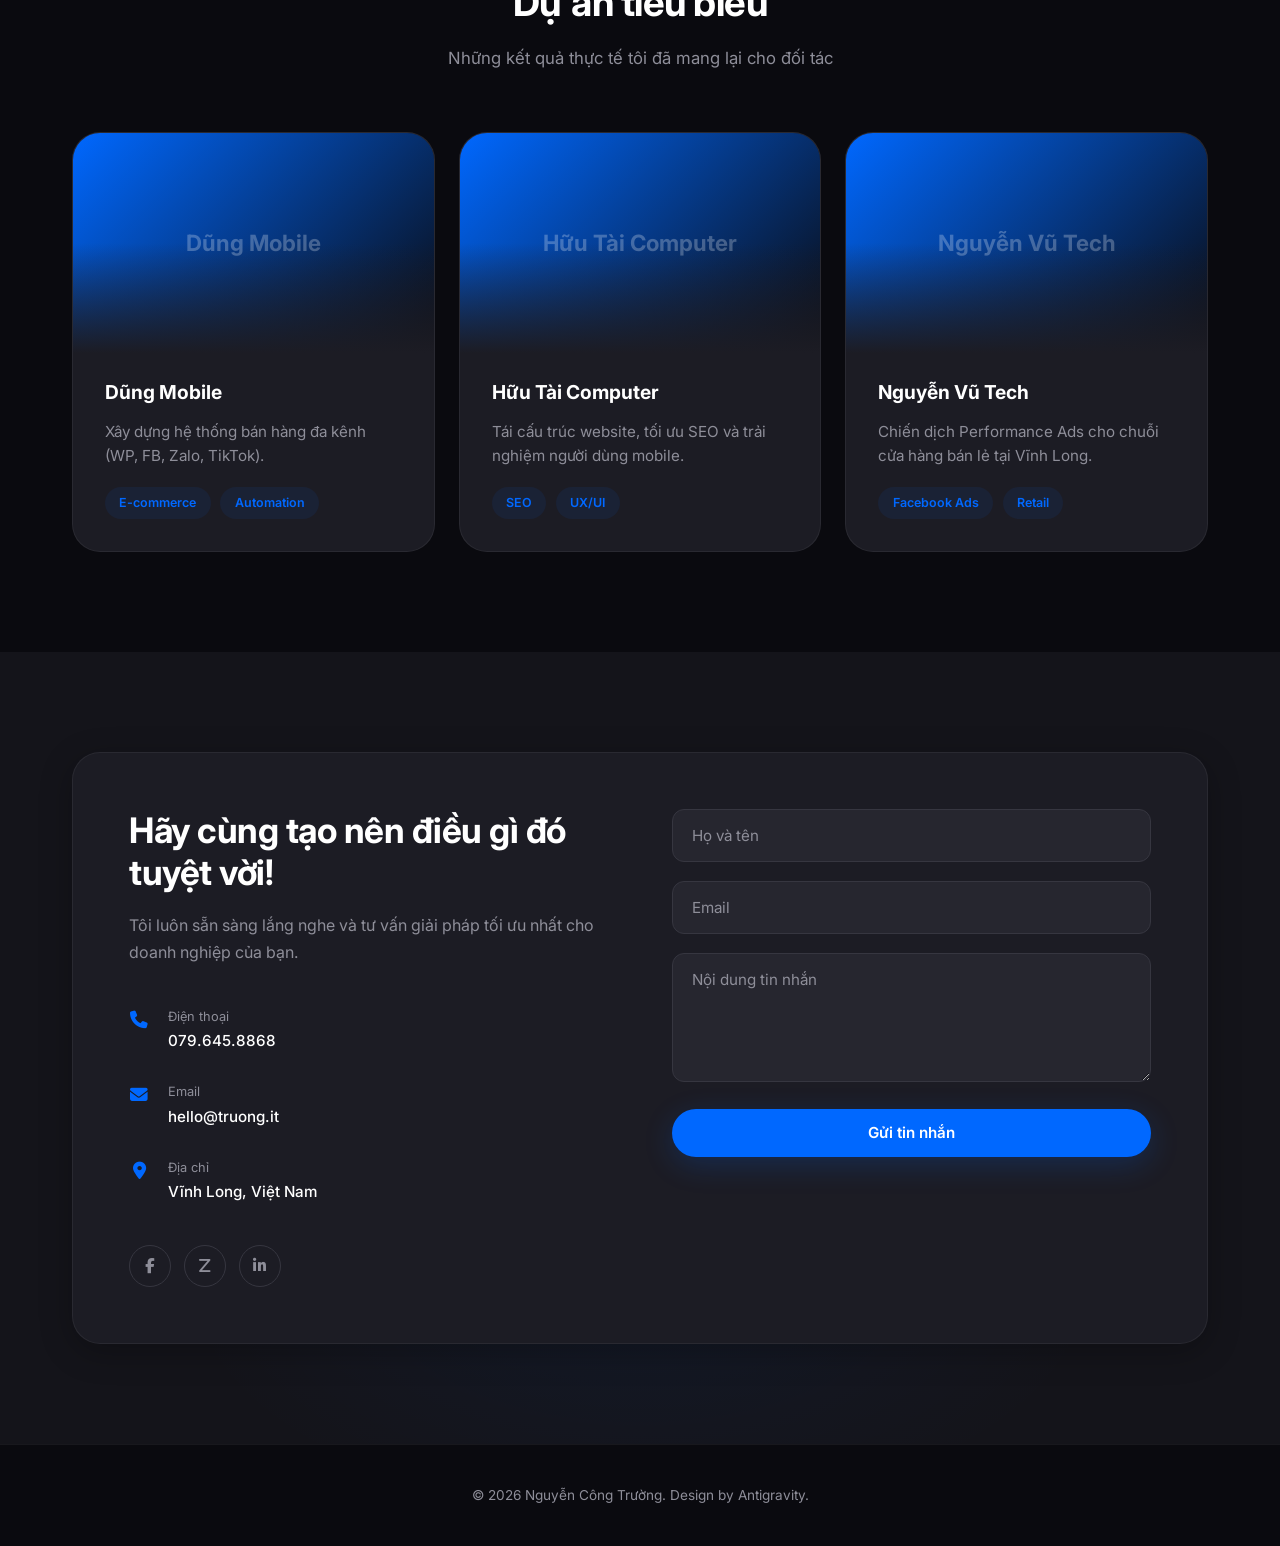
==== commit ad5c091e: "fix: optimized avatar.jpg (74KB), Inter font, auto-scroll fix" ====
--- a/index.html
+++ b/index.html
@@ -58,7 +58,7 @@
             </div>
             <div class="hero-image fade-in">
                 <div class="image-wrapper">
-                    <img src="avatar.jpg" alt="Nguyễn Công Trường" id="hero-avatar" onerror="this.style.display='none'">
+                    <img src="avatar.jpg" alt="Nguyễn Công Trường" id="hero-avatar">
                     <div class="experience-badge">
                         <span>10+</span>
                         <p>Năm kinh nghiệm</p>
